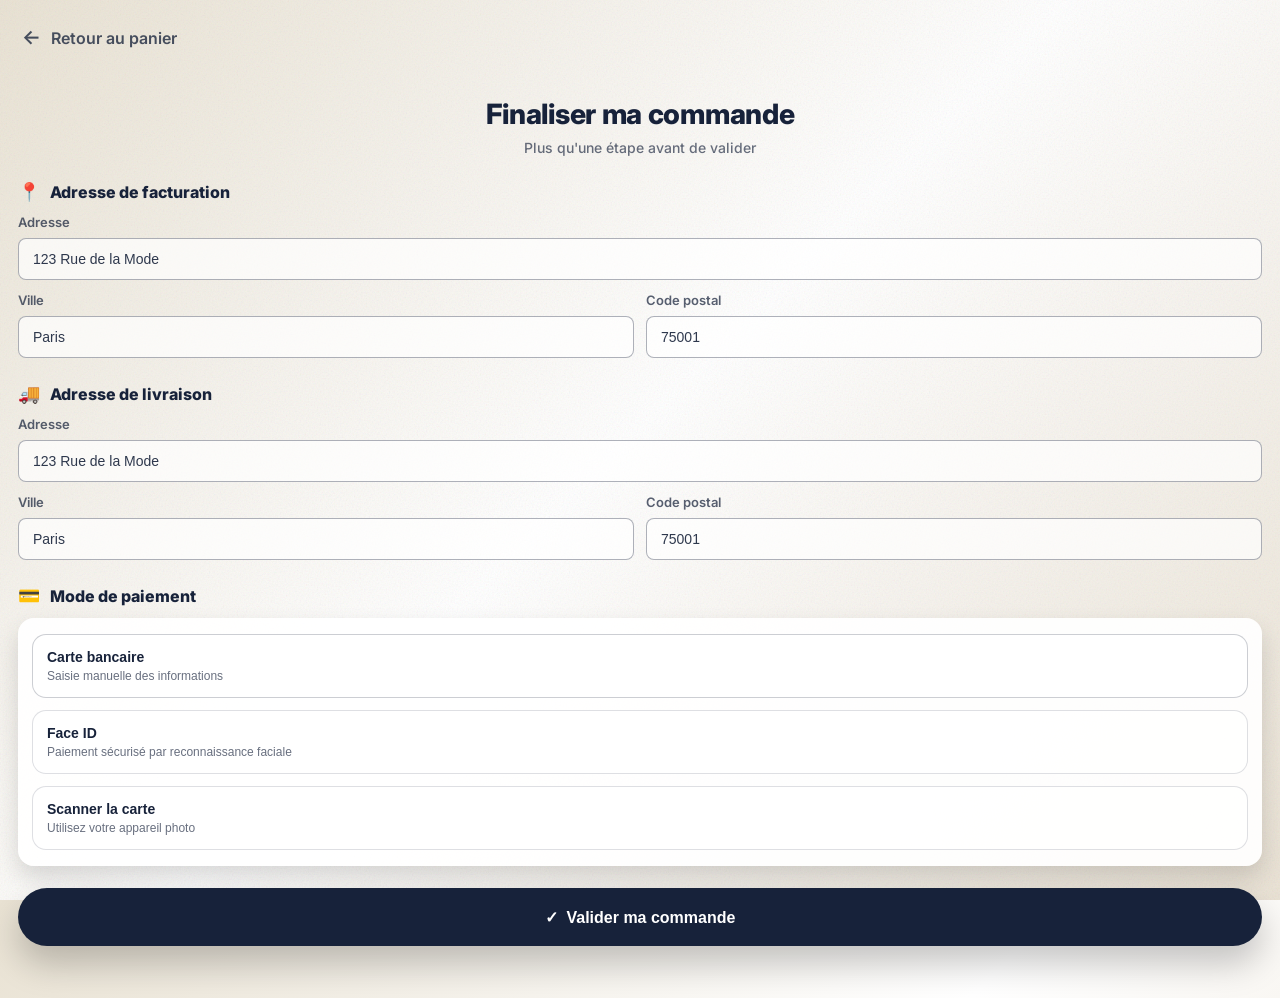
==== commande.html @ d63e7dab "ajout du site swype" ====
<!doctype html>
<html lang="fr">

<head>
  <meta charset="UTF-8" />
  <meta name="viewport" content="width=device-width, initial-scale=1.0" />
  <title>Commande</title>
  <link rel="preconnect" href="https://fonts.googleapis.com" />
  <link rel="preconnect" href="https://fonts.gstatic.com" crossorigin />
  <link href="https://fonts.googleapis.com/css2?family=Inter:wght@400;500;600;700&display=swap" rel="stylesheet" />
  <link rel="stylesheet" href="style.css" />
</head>

<body class="page-commande">
  <div class="commande-shell" id="commande">
    <header class="commande-top" aria-label="En-tête">
      <a class="commande-back" href="panier.html" aria-label="Retour au panier">
        <span class="commande-back__arrow" aria-hidden="true">←</span>
        <span class="commande-back__label">Retour au panier</span>
      </a>
    </header>

    <main class="commande" aria-label="Commande">
      <header class="commande-head" aria-label="Titre">
        <h1 class="commande-title">Finaliser ma commande</h1>
        <p class="commande-subtitle">Plus qu'une étape avant de valider</p>
      </header>

      <section class="commande-section" aria-label="Adresse de facturation">
        <h2 class="commande-section__title">
          <span class="commande-section__icon" aria-hidden="true">📍</span>
          Adresse de facturation
        </h2>

        <div class="commande-form">
          <label class="commande-field">
            <span class="commande-label">Adresse</span>
            <input class="commande-input" type="text" value="123 Rue de la Mode" />
          </label>

          <div class="commande-row">
            <label class="commande-field">
              <span class="commande-label">Ville</span>
              <input class="commande-input" type="text" value="Paris" />
            </label>
            <label class="commande-field">
              <span class="commande-label">Code postal</span>
              <input class="commande-input" type="text" value="75001" />
            </label>
          </div>
        </div>
      </section>

      <section class="commande-section" aria-label="Adresse de livraison">
        <h2 class="commande-section__title">
          <span class="commande-section__icon" aria-hidden="true">🚚</span>
          Adresse de livraison
        </h2>

        <div class="commande-form">
          <label class="commande-field">
            <span class="commande-label">Adresse</span>
            <input class="commande-input" type="text" value="123 Rue de la Mode" />
          </label>

          <div class="commande-row">
            <label class="commande-field">
              <span class="commande-label">Ville</span>
              <input class="commande-input" type="text" value="Paris" />
            </label>
            <label class="commande-field">
              <span class="commande-label">Code postal</span>
              <input class="commande-input" type="text" value="75001" />
            </label>
          </div>
        </div>
      </section>

      <section class="commande-payment" aria-label="Mode de paiement">
        <h2 class="commande-payment__title">
          <span class="commande-payment__icon" aria-hidden="true">💳</span>
          Mode de paiement
        </h2>

        <div class="commande-payment__card">
          <button class="commande-payopt commande-payopt--active" type="button" aria-label="Carte bancaire"
            data-pay="card">
            <div class="commande-payopt__title">Carte bancaire</div>
            <div class="commande-payopt__desc">Saisie manuelle des informations</div>
          </button>

          <button class="commande-payopt" type="button" aria-label="Face ID" data-pay="faceid">
            <div class="commande-payopt__title">Face ID</div>
            <div class="commande-payopt__desc">Paiement sécurisé par reconnaissance faciale</div>
          </button>

          <button class="commande-payopt" type="button" aria-label="Scanner la carte" data-pay="scan">
            <div class="commande-payopt__title">Scanner la carte</div>
            <div class="commande-payopt__desc">Utilisez votre appareil photo</div>
          </button>
        </div>
      </section>

      <div class="commande-footer" aria-label="Valider">
        <button class="commande-submit" id="btnValiderCommande" type="button">✓&nbsp;&nbsp;Valider ma commande</button>
      </div>
    </main>

    <div class="toast" id="toast" role="status" aria-live="polite"></div>

    <div class="applepay-modal" id="applePayModal" aria-hidden="true">
      <div class="applepay-backdrop" data-applepay-close></div>
      <div class="applepay-sheet" role="dialog" aria-modal="true" aria-label="Apple Pay">
        <div class="applepay-top">
          <div class="applepay-title" aria-label="Apple Pay">
            <span class="applepay-apple" aria-hidden="true"></span><span class="applepay-pay">Pay</span>
          </div>
          <button class="applepay-close" type="button" aria-label="Fermer" data-applepay-close>✕</button>
        </div>

        <div class="applepay-card">
          <div class="applepay-card__row">
            <div class="applepay-card__flag" aria-hidden="true"></div>
            <div class="applepay-card__meta">
              <div class="applepay-card__name">Klarna</div>
              <div class="applepay-card__sub">Pay in 4</div>
            </div>
            <div class="applepay-card__dots" aria-hidden="true">••• 1234</div>
          </div>

          <div class="applepay-divider" aria-hidden="true"></div>

          <button class="applepay-line" type="button" aria-label="Adresse de livraison">
            <span class="applepay-line__label">Shipping</span>
            <span class="applepay-line__value">123 Rue de la Mode</span>
            <span class="applepay-line__chev" aria-hidden="true">›</span>
          </button>

          <button class="applepay-line" type="button" aria-label="Mode de livraison">
            <span class="applepay-line__label">Delivery</span>
            <span class="applepay-line__value">Standard</span>
            <span class="applepay-line__chev" aria-hidden="true">›</span>
          </button>

          <div class="applepay-divider" aria-hidden="true"></div>

          <div class="applepay-total">
            <div class="applepay-total__label">Total</div>
            <div class="applepay-total__value">75,00 €</div>
          </div>
        </div>

        <button class="applepay-confirm" id="applePayConfirm" type="button"
          aria-label="Confirmer avec le bouton latéral">
          <span class="applepay-confirm__icon" aria-hidden="true">􀎞</span>
          Confirm with Side Button
        </button>
      </div>
    </div>
  </div>

  <script src="commande.js"></script>
</body>

</html>
---- style.css ----
@import url("https://fonts.googleapis.com/css2?family=Inter:wght@400;500;600;700&family=Syne:wght@400;500;600;700&display=swap");

:root {
  --welcome-bg-top: #e9e2d3;
  --welcome-bg-mid: #ffffff;
  --welcome-bg-bottom: #eae2d4;
  --welcome-navy: #1f2a3a;
  --welcome-muted: rgba(31, 42, 58, 0.62);
  --welcome-muted-2: rgba(31, 42, 58, 0.42);
  --welcome-outline: rgba(31, 42, 58, 0.35);
}

* {
  box-sizing: border-box;
}

html,
body {
  height: 100%;
}

body {
  margin: 0;
  font-family: Inter, ui-sans-serif, system-ui, -apple-system, Segoe UI, Roboto, Helvetica, Arial, "Apple Color Emoji",
    "Segoe UI Emoji";
  color: var(--welcome-navy);
  background: #fff;
}

.page-welcome {
  min-height: 100vh;
  position: relative;
  overflow-x: hidden;
  isolation: isolate;
  background: linear-gradient(135deg, var(--welcome-bg-top) 0%, var(--welcome-bg-mid) 49%, var(--welcome-bg-bottom) 100%);
}

.page-welcome::before {
  content: "";
  position: fixed;
  inset: 0;
  pointer-events: none;
  background-image: url("data:image/svg+xml,%3Csvg xmlns='http://www.w3.org/2000/svg' width='180' height='180'%3E%3Cfilter id='n'%3E%3CfeTurbulence type='fractalNoise' baseFrequency='.65' numOctaves='3' stitchTiles='stitch'/%3E%3C/filter%3E%3Crect width='180' height='180' filter='url(%23n)' opacity='.34'/%3E%3C/svg%3E");
  opacity: 0.34;
  mix-blend-mode: multiply;
  z-index: 0;
}

.device {
  width: 100vw;
  max-width: 393px;
  margin: 0 auto;
  min-height: 100vh;
  padding: 0 18px;
  position: relative;
  z-index: 1;
}

.page-welcome .device {
  padding: 0;
}

.device--welcome {
  position: relative;
  overflow: hidden;
  isolation: isolate;
  background: transparent;
}

.welcome {
  min-height: 100vh;
  display: grid;
  grid-template-rows: auto 1fr auto;
  align-items: start;
  text-align: center;
  position: relative;
  z-index: 1;
}

.welcome-center {
  width: 100%;
  display: grid;
  grid-template-rows: 1fr auto;
  align-items: start;
  text-align: center;
  position: relative;
  z-index: 1;
  min-height: 100vh;
  padding-top: 22px;
  padding-bottom: 44px;
  padding-left: 22px;
  padding-right: 22px;
}

.welcome-copy {
  display: flex;
  flex-direction: column;
  align-items: center;
  align-self: center;
}

.welcome-cta {
  align-self: end;
  width: 100%;
}

.welcome-logo {
  width: min(248px, 70vw);
  height: auto;
  display: block;
  margin-left: auto;
  margin-right: auto;
  margin-top: 0;
  margin-bottom: 14px;
}

.welcome-title {
  margin: 0;
  font-size: 18px;
  line-height: 1.25;
  font-weight: 500;
  letter-spacing: -0.2px;
}

.welcome-subline {
  margin: 8px 0 0;
  font-size: 11px;
  line-height: 1.35;
  font-weight: 500;
  color: var(--welcome-muted);
}

.welcome-actions {
  width: 100%;
  display: grid;
  gap: 16px;
  margin-top: 0;
}

.welcome-btn {
  width: 100%;
  height: 54px;
  border-radius: 999px;
  font-size: 16px;
  font-weight: 600;
  text-decoration: none;
  display: inline-flex;
  align-items: center;
  justify-content: center;
  user-select: none;
}

.welcome-btn--primary {
  background: var(--welcome-navy);
  color: #fff;
  box-shadow: 0 14px 26px rgba(17, 18, 20, 0.16);
  position: relative;
  overflow: hidden;
}

.welcome-btn--primary::before {
  content: "";
  position: absolute;
  inset: 0;
  pointer-events: none;
  background-image: url("data:image/svg+xml,%3Csvg xmlns='http://www.w3.org/2000/svg' width='140' height='60'%3E%3Cfilter id='n'%3E%3CfeTurbulence type='fractalNoise' baseFrequency='.9' numOctaves='2' stitchTiles='stitch'/%3E%3C/filter%3E%3Crect width='140' height='60' filter='url(%23n)' opacity='.25'/%3E%3C/svg%3E");
  opacity: 0.22;
  mix-blend-mode: overlay;
}

.welcome-btn--outline {
  background: transparent;
  color: var(--welcome-navy);
  border: 1px solid var(--welcome-outline);
}

.welcome-guest {
  display: inline-block;
  margin-top: 18px;
  font-size: 14px;
  font-weight: 600;
  color: var(--welcome-muted);
  text-decoration: none;
}

.welcome-guest:focus-visible,
.welcome-btn:focus-visible {
  outline: 3px solid rgba(31, 42, 58, 0.25);
  outline-offset: 4px;
  border-radius: 999px;
}

.page-login {
  min-height: 100vh;
  position: relative;
  overflow-x: hidden;
  isolation: isolate;
  font-family: Syne, ui-sans-serif, system-ui, -apple-system, Segoe UI, Roboto, Helvetica, Arial, "Apple Color Emoji",
    "Segoe UI Emoji";
  background: linear-gradient(135deg, var(--welcome-bg-top) 0%, var(--welcome-bg-mid) 49%, var(--welcome-bg-bottom) 100%);
}

.page-login::before {
  content: "";
  position: fixed;
  inset: 0;
  pointer-events: none;
  background-image: url("data:image/svg+xml,%3Csvg xmlns='http://www.w3.org/2000/svg' width='180' height='180'%3E%3Cfilter id='n'%3E%3CfeTurbulence type='fractalNoise' baseFrequency='.65' numOctaves='3' stitchTiles='stitch'/%3E%3C/filter%3E%3Crect width='180' height='180' filter='url(%23n)' opacity='.34'/%3E%3C/svg%3E");
  opacity: 0.34;
  mix-blend-mode: multiply;
  z-index: 0;
}

.device--login {
  padding: 0;
  z-index: 1;
}

.login-top {
  padding: 43px 0 0;
}

.login-back {
  display: inline-flex;
  align-items: center;
  gap: 10px;
  text-decoration: none;
  color: rgba(31, 42, 58, 0.72);
  font-weight: 500;
  font-size: 16px;
}

.login-back__icon {
  font-size: 20px;
  line-height: 1;
  transform: translateY(-1px);
}

.login {
  min-height: calc(100vh - 64px);
  display: flex;
  align-items: stretch;
  justify-content: center;
}

.login-center {
  width: 100%;
  min-height: calc(100vh - 64px);
  padding: 34px 23px 32px;
  display: flex;
  flex-direction: column;
  text-align: left;
  position: relative;
  z-index: 1;
}

.login-head {
  text-align: center;
  padding: 22px 0 0;
}

.login-title {
  margin: 0;
  font-size: 30px;
  line-height: 1.05;
  font-weight: 600;
  letter-spacing: -0.3px;
  font-family: Syne, ui-sans-serif, system-ui, -apple-system, Segoe UI, Roboto, Helvetica, Arial, "Apple Color Emoji",
    "Segoe UI Emoji";
  color: var(--welcome-navy);
}

.login-subtitle {
  margin: 8px 0 0;
  font-size: 14px;
  line-height: 1.2;
  font-weight: 500;
  font-style: italic;
  color: rgba(31, 42, 58, 0.78);
}

.login-form,
.register-form {
  display: flex;
  flex-direction: column;
  gap: 22px;
  flex: 1;
}

.login-form {
  margin-top: 148px;
}

.register-form {
  margin-top: 68px;
}

.signup-row {
  display: flex;
  gap: 18px;
}

.signup-row .field {
  flex: 1;
  min-width: 48%;
}

.field {
  display: flex;
  flex-direction: column;
  gap: 8px;
}

.field-label {
  font-size: 14px;
  font-weight: 600;
  color: rgba(31, 42, 58, 0.88);
}

.field-input {
  height: 52px;
  width: 100%;
  border-radius: 9px;
  border: 1px solid rgba(31, 42, 58, 0.42);
  background: rgba(255, 255, 255, 0.4);
  padding: 0 16px;
  font-size: 16px;
  font-weight: 500;
  color: rgba(31, 42, 58, 0.88);
  outline: none;
}

.field-input::placeholder {
  color: rgba(31, 42, 58, 0.45);
  font-weight: 500;
}

.field-input:focus {
  border-color: rgba(31, 42, 58, 0.65);
  box-shadow: 0 0 0 3px rgba(31, 42, 58, 0.12);
}

.login-forgot {
  align-self: flex-start;
  font-size: 14px;
  font-weight: 500;
  color: rgba(31, 42, 58, 0.58);
  text-decoration: none;
}

.login-submit {
  margin-top: auto;
  height: 58px;
  border: none;
  border-radius: 999px;
  background: var(--welcome-navy);
  color: #fff;
  font-size: 16px;
  font-weight: 600;
  box-shadow: 0 14px 26px rgba(17, 18, 20, 0.16);
  position: relative;
  overflow: hidden;
}

.login-submit:hover {
  background-color: black;
  cursor: pointer;
}

.login-submit::before {
  content: "";
  position: absolute;
  inset: 0;
  pointer-events: none;
  background-image: url("data:image/svg+xml,%3Csvg xmlns='http://www.w3.org/2000/svg' width='140' height='60'%3E%3Cfilter id='n'%3E%3CfeTurbulence type='fractalNoise' baseFrequency='.9' numOctaves='2' stitchTiles='stitch'/%3E%3C/filter%3E%3Crect width='140' height='60' filter='url(%23n)' opacity='.25'/%3E%3C/svg%3E");
  opacity: 0.18;
  mix-blend-mode: overlay;
}

.login-submit:focus-visible {
  outline: 3px solid rgba(31, 42, 58, 0.25);
  outline-offset: 4px;
}

.login-foot {
  margin: 18px 0 0;
  text-align: center;
  font-size: 14px;
  font-weight: 600;
  color: rgba(31, 42, 58, 0.78);
}

.login-signup {
  color: var(--welcome-navy);
  text-decoration: none;
  font-weight: 700;
}

.page-home {
  min-height: 100vh;
  position: relative;
  overflow-x: hidden;
  isolation: isolate;
  font-family: Inter, ui-sans-serif, system-ui, -apple-system, Segoe UI, Roboto, Helvetica, Arial, "Apple Color Emoji",
    "Segoe UI Emoji";
  background: linear-gradient(135deg, var(--welcome-bg-top) 0%, var(--welcome-bg-mid) 49%, var(--welcome-bg-bottom) 100%);
}

.page-home::before {
  content: "";
  position: fixed;
  inset: 0;
  pointer-events: none;
  background-image: url("data:image/svg+xml,%3Csvg xmlns='http://www.w3.org/2000/svg' width='180' height='180'%3E%3Cfilter id='n'%3E%3CfeTurbulence type='fractalNoise' baseFrequency='.65' numOctaves='3' stitchTiles='stitch'/%3E%3C/filter%3E%3Crect width='180' height='180' filter='url(%23n)' opacity='.34'/%3E%3C/svg%3E");
  opacity: 0.34;
  mix-blend-mode: multiply;
  z-index: 0;
}

.home-shell {
  width: 100%;
  min-height: 100vh;
  position: relative;
  z-index: 1;
}

.home {
  min-height: 86vh;
  display: grid;
  grid-template-rows: auto 1fr;
}

.home-top {
  padding: 34px 23px 0;
  position: relative;
  z-index: 1;
}

.home-back {
  position: absolute;
  left: 23px;
  top: 34px;
  display: inline-flex;
  align-items: center;
  gap: 10px;
  text-decoration: none;
  color: rgba(31, 42, 58, 0.78);
  font-weight: 600;
  font-size: 16px;
}

.home-back__arrow {
  font-size: 20px;
  line-height: 1;
  transform: translateY(-1px);
}

.home-logo {
  display: block;
  width: 140px;
  height: auto;
  margin: 0 auto;
}

.home-nav {
  margin-top: 34px;
  display: flex;
  justify-content: space-between;
  align-items: center;
}

.home-link {
  font-size: 14px;
  font-weight: 600;
  color: rgba(31, 42, 58, 0.9);
  text-decoration: none;
  display: inline-flex;
  align-items: center;
  gap: 10px;
}

.home-link__arrow {
  font-size: 18px;
  line-height: 1;
  transform: translateY(-1px);
}

.home-link__info {
  font-size: 16px;
  line-height: 1;
  transform: translateY(1px);
  opacity: 0.75;
}

.home-stage {
  position: relative;
  min-height: 420px;
  display: flex;
  align-items: center;
  justify-content: center;
  z-index: 2;
  margin-top: 60px;
}

.home-card {
  width: 100%;
  height: 486px;
  position: relative;
  transform: translate3d(0, 0, 0);
  transition: transform 420ms cubic-bezier(0.2, 0.9, 0.2, 1);
  touch-action: pan-y;
  user-select: none;
  cursor: grab;
  isolation: isolate;
}

.home-card.is-dragging {
  transition: none;
  cursor: grabbing;
}

.home-card__media {
  width: 100%;
  height: 100%;
  position: relative;
  z-index: 1;
  background-position: center;
  background-repeat: no-repeat;
  background-size: cover;
  transition: opacity 180ms ease;
}

.home-card.home-card--top-pink .home-card__media {
  background-size: 80% auto;
}

.home-card.home-card--lunette-prada .home-card__media {
  background-size: 80% auto;
}

.home-card__overlay {
  position: absolute;
  left: 50%;
  top: 50%;
  z-index: 3;
  display: flex;
  align-items: center;
  justify-content: center;
  font-size: 64px;
  font-weight: 800;
  opacity: 0;
  transform: translate(-50%, -50%) scale(0.9);
  transition: opacity 120ms ease, transform 120ms ease;
  text-shadow: 0 10px 24px rgba(0, 0, 0, 0.35);
  pointer-events: none;
}

.home-card__overlay--no {
  color: #17223A;
}

.home-card__overlay--yes {
  color: rgba(240, 138, 151, 0.98);
}

.home-card.show-no .home-card__overlay--no,
.home-card.show-yes .home-card__overlay--yes {
  opacity: 1;
  transform: translate(-50%, -50%) scale(1);
}

.home-bottom {
  position: relative;
  z-index: 1;
  padding: 0;
  display: grid;
  grid-template-rows: auto auto auto;
  gap: 18px;
  align-content: end;
}

.home-bottom__fade {
  position: absolute;
  left: 0;
  right: 0;
  bottom: 0;
  height: 62vh;
  background: linear-gradient(180deg, rgba(0, 0, 0, 0) 0%, rgba(0, 0, 0, 0.65) 55%, rgba(0, 0, 0, 0.85) 100%);
  pointer-events: none;
  z-index: 0;
}

.home-product,
.home-actions,
.home-dots {
  position: relative;
  z-index: 1;
}

.home-action:hover {
  cursor: pointer;
  height: 90px;
  width: 90px;
  background-color: #17223A;
}

.home-product {
  text-align: center;
  color: rgba(255, 255, 255, 0.92);
  padding: 0 23px;
}

.home-product__title {
  font-size: 16px;
  font-weight: 800;
  letter-spacing: 0.5px;
}

.home-product__meta {
  margin-top: 6px;
  font-size: 13px;
  font-weight: 500;
  opacity: 0.9;
}

.home-product__price {
  margin-top: 12px;
  font-size: 18px;
  font-weight: 800;
}

.home-actions {
  display: flex;
  justify-content: space-around;
  align-items: center;
  padding: 0 35px;
  margin-bottom: 8px;
}

.home-action {
  width: 92px;
  height: 92px;
  border-radius: 999px;
  border: none;
  display: inline-flex;
  align-items: center;
  justify-content: center;
  font-size: 30px;
  line-height: 1;
  box-shadow: 0 18px 34px rgba(0, 0, 0, 0.28);
}

.home-action--no {
  background: rgba(255, 255, 255, 0.92);
  color: rgba(31, 42, 58, 0.9);
}

.home-action--no:hover {
  color: white;
}

.home-action--fav:hover {
  color: white;
}

.home-action--fav {
  background: #f08a97;
  color: rgba(31, 42, 58, 0.95);
  font-size: 26px;
}

.home-dots {
  display: flex;
  justify-content: center;
  align-items: center;
  gap: 8px;
  padding: 0 23px 20px;
}

.home-dot {
  width: 10px;
  height: 6px;
  border-radius: 999px;
  background: rgba(255, 255, 255, 0.75);
}

.home-dot--active {
  width: 28px;
  background: #f08a97;
}

.home-back {
  position: absolute;
  left: 23px;
  top: 34px;
  display: inline-flex;
  align-items: center;
  gap: 10px;
  text-decoration: none;
  color: rgba(31, 42, 58, 0.78);
  font-weight: 600;
  font-size: 16px;
}

.home-back__arrow {
  font-size: 20px;
  line-height: 1;
  transform: translateY(-1px);
}

.home-end {
  display: none;
  min-height: calc(100vh - 120px);
  padding: 322px 26px 40px;
  text-align: center;
}

.home-end__title {
  margin: 0;
  font-size: 34px;
  font-weight: 800;
  letter-spacing: -0.4px;
  color: #17223A;
}

.home-end__subtitle {
  margin: 10px 0 0;
  font-size: 16px;
  font-weight: 500;
  font-style: italic;
  color: rgba(23, 34, 58, 0.72);
}

.home-end__cta {
  margin-top: auto;
  width: min(320px, 100%);
  height: 58px;
  border-radius: 999px;
  background: #17223A;
  color: #fff;
  text-decoration: none;
  display: inline-flex;
  align-items: center;
  justify-content: center;
  font-weight: 600;
  box-shadow: 0 18px 34px rgba(0, 0, 0, 0.22);
  position: relative;
  overflow: hidden;
}

.home-end__cta::before {
  content: "";
  position: absolute;
  inset: 0;
  pointer-events: none;
  background-image: url("data:image/svg+xml,%3Csvg xmlns='http://www.w3.org/2000/svg' width='140' height='60'%3E%3Cfilter id='n'%3E%3CfeTurbulence type='fractalNoise' baseFrequency='.9' numOctaves='2' stitchTiles='stitch'/%3E%3C/filter%3E%3Crect width='140' height='60' filter='url(%23n)' opacity='.25'/%3E%3C/svg%3E");
  opacity: 0.12;
  mix-blend-mode: overlay;
}

.home-shell--ended .home-logo,
.home-shell--ended .home-nav,
.home-shell--ended .home-stage,
.home-shell--ended .home-bottom,
.home-shell--ended .home-product,
.home-shell--ended .home-actions,
.home-shell--ended .home-dots {
  display: none !important;
}

.home-shell--ended .home-end {
  display: flex;
  flex-direction: column;
  align-items: center;
}

.page-styles {
  min-height: 100vh;
  position: relative;
  overflow-x: hidden;
  isolation: isolate;
  font-family: Inter, ui-sans-serif, system-ui, -apple-system, Segoe UI, Roboto, Helvetica, Arial, "Apple Color Emoji",
    "Segoe UI Emoji";
  background: linear-gradient(135deg, var(--welcome-bg-top) 0%, var(--welcome-bg-mid) 49%, var(--welcome-bg-bottom) 100%);
}

.page-styles::before {
  content: "";
  position: fixed;
  inset: 0;
  pointer-events: none;
  background-image: url("data:image/svg+xml,%3Csvg xmlns='http://www.w3.org/2000/svg' width='180' height='180'%3E%3Cfilter id='n'%3E%3CfeTurbulence type='fractalNoise' baseFrequency='.65' numOctaves='3' stitchTiles='stitch'/%3E%3C/filter%3E%3Crect width='180' height='180' filter='url(%23n)' opacity='.34'/%3E%3C/svg%3E");
  opacity: 0.34;
  mix-blend-mode: multiply;
  z-index: 0;
}

.styles-shell {
  width: 100%;
  min-height: 100vh;
  position: relative;
  z-index: 1;
  padding-bottom: 30px;
}

.styles-top {
  padding: 34px 22px 12px;
  display: flex;
  align-items: center;
  justify-content: center;
  position: relative;
}

.styles-back {
  position: absolute;
  left: 22px;
  top: 38px;
  display: inline-flex;
  align-items: center;
  gap: 8px;
  text-decoration: none;
  color: rgba(23, 34, 58, 0.8);
  font-weight: 600;
  font-size: 14px;
}

.styles-back__arrow {
  font-size: 18px;
  line-height: 1;
}

.styles-logo {
  width: 120px;
  height: auto;
}

.styles {
  padding: 10px 22px 0;
}

.styles-title {
  margin: 12px 0 18px;
  font-size: 24px;
  line-height: 1.15;
  font-weight: 800;
  letter-spacing: -0.3px;
  color: #17223A;
}

.styles-grid {
  margin-top: 10px;
}

.styles-grid__inner {
  display: grid;
  grid-template-columns: repeat(2, minmax(0, 1fr));
  gap: 14px;
}

.styles-card {
  position: relative;
  border-radius: 18px;
  overflow: hidden;
  box-shadow: 0 12px 24px rgba(0, 0, 0, 0.14);
  min-height: 140px;
}

.styles-card__media {
  position: absolute;
  inset: 0;
  background-position: center;
  background-repeat: no-repeat;
  background-size: cover;
}

.styles-card__overlay {
  position: absolute;
  inset: 0;
  background: linear-gradient(180deg, rgba(0, 0, 0, 0.05) 0%, rgba(0, 0, 0, 0.55) 78%, rgba(0, 0, 0, 0.72) 100%);
}

.styles-card__content {
  position: absolute;
  left: 0;
  right: 0;
  bottom: 0;
  padding: 12px 12px 12px;
}

.styles-card__title {
  font-size: 14px;
  font-weight: 800;
  letter-spacing: -0.1px;
  color: rgba(255, 255, 255, 0.96);
}

.styles-card__desc {
  margin-top: 4px;
  font-size: 12px;
  font-weight: 600;
  color: rgba(255, 255, 255, 0.86);
}

.styles-hint {
  margin: 18px 0 0;
  font-size: 13px;
  line-height: 1.35;
  text-align: center;
  color: rgba(23, 34, 58, 0.65);
}

.page-favoris {
  min-height: 100vh;
  position: relative;
  overflow-x: hidden;
  isolation: isolate;
  font-family: Inter, ui-sans-serif, system-ui, -apple-system, Segoe UI, Roboto, Helvetica, Arial, "Apple Color Emoji",
    "Segoe UI Emoji";
  background: linear-gradient(135deg, var(--welcome-bg-top) 0%, var(--welcome-bg-mid) 49%, var(--welcome-bg-bottom) 100%);
}

.page-favoris::before {
  content: "";
  position: fixed;
  inset: 0;
  pointer-events: none;
  background-image: url("data:image/svg+xml,%3Csvg xmlns='http://www.w3.org/2000/svg' width='180' height='180'%3E%3Cfilter id='n'%3E%3CfeTurbulence type='fractalNoise' baseFrequency='.65' numOctaves='3' stitchTiles='stitch'/%3E%3C/filter%3E%3Crect width='180' height='180' filter='url(%23n)' opacity='.34'/%3E%3C/svg%3E");
  opacity: 0.34;
  mix-blend-mode: multiply;
  z-index: 0;
}

.favoris-shell {
  width: 100%;
  min-height: 100vh;
  position: relative;
  z-index: 1;
  padding-bottom: 92px;
}

.favoris-top {
  padding: 40px 22px 12px;
}

.favoris-title {
  margin: 0;
  font-size: 28px;
  font-weight: 800;
  letter-spacing: -0.3px;
  color: #17223A;
}

.favoris-count {
  margin-top: 6px;
  font-size: 14px;
  font-weight: 500;
  color: rgba(23, 34, 58, 0.65);
}

.favoris {
  padding: 12px 18px 28px;
}

.favoris-list {
  display: grid;
  gap: 18px;
}

.favoris-item {
  display: grid;
  grid-template-columns: 92px 1fr auto;
  align-items: center;
  gap: 14px;
  background: rgba(255, 255, 255, 0.92);
  border-radius: 16px;
  box-shadow: 0 8px 14px rgba(0, 0, 0, 0.14);
  padding: 16px 16px;
  margin-bottom: 18px;
}

.favoris-item__media {
  width: 92px;
  height: 92px;
  border-radius: 12px;
  background-position: center;
  background-repeat: no-repeat;
  background-size: contain;
}

.favoris-item__content {
  min-width: 0;
}

.favoris-item__row {
  display: flex;
  align-items: start;
  justify-content: space-between;
  gap: 10px;
}

.favoris-item__title {
  font-size: 16px;
  font-weight: 800;
  color: #17223A;
  letter-spacing: -0.1px;
}

.favoris-item__meta {
  margin-top: 6px;
  font-size: 13px;
  font-weight: 500;
  color: rgba(23, 34, 58, 0.72);
}

.favoris-item__price {
  margin-top: 8px;
  font-size: 18px;
  font-weight: 800;
  color: #17223A;
}

.favoris-item__actions {
  display: flex;
  flex-direction: column;
  align-items: flex-end;
  justify-content: space-between;
  height: 100%;
}

.favoris-item__trash {
  border: none;
  background: transparent;
  color: rgba(23, 34, 58, 0.45);
  padding: 0;
  display: inline-flex;
  align-items: center;
  justify-content: center;
}

.favoris-item__trash:hover {
  cursor: pointer;
}

.favoris-item__cart {
  width: 50px;
  height: 50px;
  border-radius: 999px;
  border: none;
  background: #17223A;
  color: #fff;
  display: inline-flex;
  align-items: center;
  justify-content: center;
  box-shadow: 0 10px 18px rgba(0, 0, 0, 0.18);
}

.favoris-item__cart:hover {
  cursor: pointer;
  background-color: black;
}

.tabbar {
  position: fixed;
  left: 0;
  right: 0;
  bottom: 0;
  height: 86px;
  background: rgba(255, 255, 255, 0.92);
  border-top: 1px solid rgba(23, 34, 58, 0.08);
  display: grid;
  grid-template-columns: repeat(4, 1fr);
  align-items: center;
  padding: 10px 18px 14px;
  z-index: 10;
  backdrop-filter: blur(10px);
}

.tabbar-item {
  text-decoration: none;
  color: rgba(23, 34, 58, 0.55);
  display: flex;
  flex-direction: column;
  align-items: center;
  gap: 6px;
  font-size: 12px;
  font-weight: 600;
}

.tabbar-item--active {
  color: #17223A;
}

.tabbar-label {
  line-height: 1;
}

.toast {
  position: fixed;
  left: 18px;
  right: 18px;
  bottom: 102px;
  padding: 14px 16px;
  border-radius: 14px;
  background: rgba(23, 34, 58, 0.92);
  color: rgba(255, 255, 255, 0.96);
  font-weight: 600;
  text-align: center;
  box-shadow: 0 18px 34px rgba(0, 0, 0, 0.22);
  opacity: 0;
  transform: translate3d(0, 12px, 0);
  transition: opacity 160ms ease, transform 160ms ease;
  pointer-events: none;
  z-index: 20;
}

.toast--show {
  opacity: 1;
  transform: translate3d(0, 0, 0);
}

.page-panier {
  min-height: 100vh;
  position: relative;
  overflow-x: hidden;
  isolation: isolate;
  font-family: Inter, ui-sans-serif, system-ui, -apple-system, Segoe UI, Roboto, Helvetica, Arial, "Apple Color Emoji",
    "Segoe UI Emoji";
  background: linear-gradient(135deg, var(--welcome-bg-top) 0%, var(--welcome-bg-mid) 49%, var(--welcome-bg-bottom) 100%);
}

.page-panier::before {
  content: "";
  position: fixed;
  inset: 0;
  pointer-events: none;
  background-image: url("data:image/svg+xml,%3Csvg xmlns='http://www.w3.org/2000/svg' width='180' height='180'%3E%3Cfilter id='n'%3E%3CfeTurbulence type='fractalNoise' baseFrequency='.65' numOctaves='3' stitchTiles='stitch'/%3E%3C/filter%3E%3Crect width='180' height='180' filter='url(%23n)' opacity='.34'/%3E%3C/svg%3E");
  opacity: 0.34;
  mix-blend-mode: multiply;
  z-index: 0;
}

.panier-shell {
  width: 100%;
  min-height: 100vh;
  position: relative;
  z-index: 1;
  padding-bottom: 92px;
}

.panier-top {
  padding: 40px 22px 12px;
}

.panier-title {
  margin: 0;
  font-size: 28px;
  font-weight: 800;
  letter-spacing: -0.3px;
  color: #17223A;
}

.panier-count {
  margin-top: 6px;
  font-size: 14px;
  font-weight: 500;
  color: rgba(23, 34, 58, 0.65);
}

.panier {
  padding: 12px 18px 28px;
  display: grid;
  gap: 18px;
}

.panier-list {
  display: grid;
  gap: 18px;
}

.panier-item {
  display: grid;
  grid-template-columns: 92px 1fr auto;
  align-items: center;
  gap: 14px;
  background: rgba(255, 255, 255, 0.92);
  border-radius: 16px;
  box-shadow: 0 12px 24px rgba(0, 0, 0, 0.14);
  padding: 16px 16px;
}

.panier-item__media {
  width: 92px;
  height: 92px;
  border-radius: 12px;
  background-position: center;
  background-repeat: no-repeat;
  background-size: contain;
}

.panier-item__content {
  min-width: 0;
}

.panier-item__row {
  display: flex;
  align-items: start;
  justify-content: space-between;
  gap: 10px;
}

.panier-item__title {
  font-size: 16px;
  font-weight: 800;
  color: #17223A;
  letter-spacing: -0.1px;
}

.panier-item__meta {
  margin-top: 6px;
  font-size: 13px;
  font-weight: 500;
  color: rgba(23, 34, 58, 0.72);
}

.panier-item__price {
  margin-top: 8px;
  font-size: 18px;
  font-weight: 800;
  color: #17223A;
}

.panier-item__trash {
  border: none;
  background: transparent;
  color: rgba(23, 34, 58, 0.45);
  padding: 0;
  display: inline-flex;
  align-items: center;
  justify-content: center;
}

.panier-item__trash:hover {
  cursor: pointer;
}

.panier-summary {
  background: rgba(255, 255, 255, 0.92);
  border-radius: 16px;
  box-shadow: 0 12px 24px rgba(0, 0, 0, 0.14);
  padding: 20px 18px;
}

.panier-summary__title {
  margin: 0;
  font-size: 18px;
  font-weight: 800;
  color: #17223A;
}

.panier-summary__rows {
  margin-top: 16px;
  display: grid;
  gap: 10px;
}

.panier-summary__row {
  display: flex;
  justify-content: space-between;
  align-items: center;
  font-size: 15px;
  font-weight: 500;
  color: rgba(23, 34, 58, 0.78);
}

.panier-summary__total {
  margin-top: 18px;
  padding-top: 14px;
  border-top: 1px solid rgba(23, 34, 58, 0.12);
  display: flex;
  justify-content: space-between;
  align-items: baseline;
}

.panier-summary__total-label {
  font-size: 20px;
  font-weight: 800;
  color: #17223A;
}

.panier-summary__total-value {
  font-size: 22px;
  font-weight: 800;
  color: #17223A;
}

.panier-summary__cta {
  margin-top: 18px;
  width: 100%;
  height: 56px;
  border-radius: 999px;
  border: none;
  background: #17223A;
  color: #fff;
  text-decoration: none;
  display: inline-flex;
  align-items: center;
  justify-content: center;
  font-size: 16px;
  font-weight: 600;
  box-shadow: 0 18px 34px rgba(0, 0, 0, 0.18);
  position: relative;
  overflow: hidden;
}

.panier-summary__cta:hover {
  cursor: pointer;
  background: #000;
}

.page-commande {
  min-height: 100vh;
  position: relative;
  overflow-x: hidden;
  isolation: isolate;
  font-family: Inter, ui-sans-serif, system-ui, -apple-system, Segoe UI, Roboto, Helvetica, Arial, "Apple Color Emoji",
    "Segoe UI Emoji";
  background: linear-gradient(135deg, var(--welcome-bg-top) 0%, var(--welcome-bg-mid) 49%, var(--welcome-bg-bottom) 100%);
}

.page-commande::before {
  content: "";
  position: fixed;
  inset: 0;
  pointer-events: none;
  background-image: url("data:image/svg+xml,%3Csvg xmlns='http://www.w3.org/2000/svg' width='180' height='180'%3E%3Cfilter id='n'%3E%3CfeTurbulence type='fractalNoise' baseFrequency='.65' numOctaves='3' stitchTiles='stitch'/%3E%3C/filter%3E%3Crect width='180' height='180' filter='url(%23n)' opacity='.34'/%3E%3C/svg%3E");
  opacity: 0.34;
  mix-blend-mode: multiply;
  z-index: 0;
}

.commande-shell {
  width: 100%;
  min-height: 100vh;
  position: relative;
  z-index: 1;
  padding-bottom: 24px;
}

.commande-top {
  padding: 28px 22px 0;
}

.commande-back {
  display: inline-flex;
  align-items: center;
  gap: 10px;
  text-decoration: none;
  color: rgba(23, 34, 58, 0.78);
  font-weight: 600;
  font-size: 16px;
}

.commande-back__arrow {
  font-size: 20px;
  line-height: 1;
  transform: translateY(-1px);
}

.commande {
  padding: 22px 18px 28px;
}

.commande-head {
  margin-top: 26px;
  text-align: center;
}

.commande-title {
  margin: 0;
  font-size: 28px;
  font-weight: 800;
  letter-spacing: -0.3px;
  color: #17223A;
}

.commande-subtitle {
  margin: 8px 0 0;
  font-size: 14px;
  font-weight: 500;
  color: rgba(23, 34, 58, 0.65);
}

.commande-section {
  margin-top: 26px;
}

.commande-section__title {
  margin: 0 0 12px;
  display: flex;
  align-items: center;
  gap: 10px;
  font-size: 16px;
  font-weight: 800;
  color: #17223A;
}

.commande-section__icon {
  font-size: 18px;
  line-height: 1;
}

.commande-form {
  display: grid;
  gap: 12px;
}

.commande-field {
  display: flex;
  flex-direction: column;
  gap: 8px;
}

.commande-label {
  font-size: 13px;
  font-weight: 600;
  color: rgba(23, 34, 58, 0.72);
}

.commande-input {
  height: 42px;
  border-radius: 8px;
  border: 1px solid rgba(23, 34, 58, 0.35);
  background: rgba(255, 255, 255, 0.7);
  padding: 0 14px;
  font-size: 14px;
  font-weight: 500;
  color: rgba(23, 34, 58, 0.9);
  outline: none;
}

.commande-row {
  display: grid;
  grid-template-columns: 1fr 1fr;
  gap: 12px;
}

.commande-payment {
  margin-top: 26px;
}

.commande-payment__title {
  margin: 0 0 12px;
  display: flex;
  align-items: center;
  gap: 10px;
  font-size: 16px;
  font-weight: 800;
  color: #17223A;
}

.commande-payment__icon {
  font-size: 18px;
  line-height: 1;
}

.commande-payment__card {
  background: rgba(255, 255, 255, 0.92);
  border-radius: 16px;
  box-shadow: 0 12px 24px rgba(0, 0, 0, 0.14);
  padding: 16px 14px;
  display: grid;
  gap: 12px;
}

.commande-payopt {
  border: 1px solid rgba(23, 34, 58, 0.14);
  background: rgba(255, 255, 255, 0.65);
  border-radius: 14px;
  padding: 14px 14px;
  text-align: left;
}

.commande-payopt:hover {
  cursor: pointer;
}

.commande-payopt--active {
  border-color: rgba(23, 34, 58, 0.22);
  background: rgba(255, 255, 255, 0.9);
}

.commande-payopt__title {
  font-size: 14px;
  font-weight: 800;
  color: #17223A;
}

.commande-payopt__desc {
  margin-top: 4px;
  font-size: 12px;
  font-weight: 500;
  color: rgba(23, 34, 58, 0.65);
}

.commande-footer {
  margin-top: 22px;
  display: flex;
  justify-content: center;
}

.commande-submit {
  width: 100%;
  height: 58px;
  border: none;
  border-radius: 999px;
  background: #17223A;
  color: #fff;
  font-size: 16px;
  font-weight: 600;
  box-shadow: 0 18px 34px rgba(0, 0, 0, 0.22);
}

.commande-submit:hover {
  cursor: pointer;
  background: #000;
}

.page-commande-realisee {
  min-height: 100vh;
  position: relative;
  overflow-x: hidden;
  isolation: isolate;
  font-family: Inter, ui-sans-serif, system-ui, -apple-system, Segoe UI, Roboto, Helvetica, Arial, "Apple Color Emoji",
    "Segoe UI Emoji";
  background: linear-gradient(135deg, var(--welcome-bg-top) 0%, var(--welcome-bg-mid) 49%, var(--welcome-bg-bottom) 100%);
}

.page-commande-realisee::before {
  content: "";
  position: fixed;
  inset: 0;
  pointer-events: none;
  background-image: url("data:image/svg+xml,%3Csvg xmlns='http://www.w3.org/2000/svg' width='180' height='180'%3E%3Cfilter id='n'%3E%3CfeTurbulence type='fractalNoise' baseFrequency='.65' numOctaves='3' stitchTiles='stitch'/%3E%3C/filter%3E%3Crect width='180' height='180' filter='url(%23n)' opacity='.34'/%3E%3C/svg%3E");
  opacity: 0.34;
  mix-blend-mode: multiply;
  z-index: 0;
}

.commande-ok-shell {
  width: 100%;
  min-height: 100vh;
  position: relative;
  z-index: 1;
  padding-bottom: 34px;
}

.commande-ok-top {
  padding: 34px 22px 0;
  display: flex;
  align-items: center;
  justify-content: center;
  position: relative;
}

.commande-ok-back {
  position: absolute;
  left: 22px;
  top: 38px;
  display: inline-flex;
  align-items: center;
  gap: 10px;
  text-decoration: none;
  color: rgba(23, 34, 58, 0.78);
  font-weight: 600;
  font-size: 16px;
}

.commande-ok-back__arrow {
  font-size: 20px;
  line-height: 1;
  transform: translateY(-1px);
}

.commande-ok-logo {
  width: 140px;
  height: auto;
}

.commande-ok {
  padding: 34px 22px 0;
  display: grid;
  gap: 18px;
}

.commande-ok-head {
  text-align: center;
  margin-top: 12px;
}

.commande-ok-title {
  margin: 0;
  font-size: 34px;
  line-height: 1.05;
  font-weight: 800;
  letter-spacing: -0.4px;
  color: #17223A;
}

.commande-ok-subtitle {
  margin: 12px 0 0;
  font-size: 16px;
  font-weight: 500;
  color: rgba(23, 34, 58, 0.72);
}

.commande-ok-card {
  margin-top: 8px;
  background: rgba(255, 255, 255, 0.92);
  border-radius: 18px;
  box-shadow: 0 18px 34px rgba(0, 0, 0, 0.16);
  padding: 18px 18px;
}

.commande-ok-row {
  display: flex;
  align-items: center;
  justify-content: space-between;
  gap: 12px;
  padding: 12px 2px;
  border-bottom: 1px solid rgba(23, 34, 58, 0.08);
}

.commande-ok-row--last {
  border-bottom: none;
}

.commande-ok-label {
  font-size: 14px;
  font-weight: 500;
  color: rgba(23, 34, 58, 0.72);
}

.commande-ok-value {
  font-size: 15px;
  font-weight: 800;
  color: #17223A;
}

.commande-ok-note {
  margin: 16px 0 0;
  font-size: 13px;
  line-height: 1.35;
  text-align: center;
  color: rgba(23, 34, 58, 0.62);
}

.commande-ok-help {
  margin: 6px 0 0;
  font-size: 13px;
  text-align: center;
  color: rgba(23, 34, 58, 0.62);
}

.commande-ok-link {
  color: rgba(23, 34, 58, 0.92);
  font-weight: 700;
  text-decoration: none;
}

.commande-ok-actions {
  display: grid;
  gap: 12px;
  margin-top: 8px;
}

.commande-ok-btn {
  width: 100%;
  height: 58px;
  border-radius: 999px;
  text-decoration: none;
  display: inline-flex;
  align-items: center;
  justify-content: center;
  font-size: 16px;
  font-weight: 600;
}

.commande-ok-btn--primary {
  background: #17223A;
  color: #fff;
  box-shadow: 0 18px 34px rgba(0, 0, 0, 0.18);
}

.commande-ok-btn--primary:hover {
  background: #000;
}

.commande-ok-btn--outline {
  background: rgba(255, 255, 255, 0.92);
  color: #17223A;
  border: 2px solid rgba(23, 34, 58, 0.65);
}

.commande-ok-btn--outline:hover {
  background: rgba(255, 255, 255, 0.98);
}

.no-scroll {
  overflow: hidden;
}

.applepay-modal {
  position: fixed;
  inset: 0;
  z-index: 999;
  pointer-events: none;
  opacity: 0;
  transition: opacity 180ms ease;
}

.applepay-modal--open {
  pointer-events: auto;
  opacity: 1;
}

.applepay-backdrop {
  position: absolute;
  inset: 0;
  background: rgba(0, 0, 0, 0.35);
  backdrop-filter: blur(6px);
}

.applepay-sheet {
  position: absolute;
  left: 50%;
  bottom: 14px;
  transform: translate(-50%, 18px);
  width: min(420px, calc(100% - 24px));
  border-radius: 22px;
  background: rgba(246, 246, 246, 0.92);
  box-shadow: 0 30px 70px rgba(0, 0, 0, 0.4);
  border: 1px solid rgba(255, 255, 255, 0.55);
  padding: 14px 14px 16px;
  display: grid;
  gap: 12px;
  transition: transform 220ms cubic-bezier(0.2, 0.85, 0.15, 1);
}

.applepay-modal--open .applepay-sheet {
  transform: translate(-50%, 0);
}

.applepay-top {
  display: flex;
  align-items: center;
  justify-content: space-between;
  padding: 2px 4px 0;
}

.applepay-title {
  display: inline-flex;
  align-items: baseline;
  gap: 2px;
  font-size: 20px;
  font-weight: 700;
  letter-spacing: -0.3px;
  color: #000;
}

.applepay-apple {
  font-weight: 700;
  font-size: 22px;
  line-height: 1;
}

.applepay-pay {
  font-weight: 700;
}

.applepay-close {
  width: 34px;
  height: 34px;
  border-radius: 999px;
  border: none;
  background: rgba(0, 0, 0, 0.08);
  color: rgba(0, 0, 0, 0.75);
  font-size: 16px;
  display: inline-flex;
  align-items: center;
  justify-content: center;
}

.applepay-close:hover {
  cursor: pointer;
  background: rgba(0, 0, 0, 0.12);
}

.applepay-card {
  background: rgba(255, 255, 255, 0.92);
  border-radius: 18px;
  border: 1px solid rgba(0, 0, 0, 0.08);
  overflow: hidden;
}

.applepay-card__row {
  display: grid;
  grid-template-columns: 38px 1fr auto;
  gap: 10px;
  align-items: center;
  padding: 12px 12px;
}

.applepay-card__flag {
  width: 34px;
  height: 22px;
  border-radius: 6px;
  background: linear-gradient(90deg, #ff5a5f 0%, #ffd1d1 55%, #ff5a5f 100%);
  box-shadow: inset 0 0 0 1px rgba(0, 0, 0, 0.08);
}

.applepay-card__name {
  font-size: 14px;
  font-weight: 700;
  color: #000;
  letter-spacing: -0.1px;
}

.applepay-card__sub {
  margin-top: 2px;
  font-size: 12px;
  font-weight: 500;
  color: rgba(0, 0, 0, 0.55);
}

.applepay-card__dots {
  font-size: 13px;
  font-weight: 600;
  color: rgba(0, 0, 0, 0.65);
}

.applepay-divider {
  height: 1px;
  background: rgba(0, 0, 0, 0.08);
}

.applepay-line {
  width: 100%;
  border: none;
  background: transparent;
  padding: 12px 12px;
  display: grid;
  grid-template-columns: 90px 1fr auto;
  gap: 10px;
  align-items: center;
  text-align: left;
}

.applepay-line:hover {
  cursor: pointer;
  background: rgba(0, 0, 0, 0.035);
}

.applepay-line__label {
  font-size: 13px;
  font-weight: 600;
  color: rgba(0, 0, 0, 0.55);
}

.applepay-line__value {
  font-size: 13px;
  font-weight: 600;
  color: rgba(0, 0, 0, 0.85);
  justify-self: end;
  text-overflow: ellipsis;
  overflow: hidden;
  white-space: nowrap;
}

.applepay-line__chev {
  font-size: 18px;
  color: rgba(0, 0, 0, 0.45);
}

.applepay-total {
  display: flex;
  align-items: baseline;
  justify-content: space-between;
  padding: 12px 12px;
}

.applepay-total__label {
  font-size: 13px;
  font-weight: 600;
  color: rgba(0, 0, 0, 0.55);
}

.applepay-total__value {
  font-size: 18px;
  font-weight: 800;
  color: #000;
  letter-spacing: -0.2px;
}

.applepay-confirm {
  width: 100%;
  height: 50px;
  border-radius: 999px;
  border: 1px solid rgba(0, 0, 0, 0.12);
  background: rgba(255, 255, 255, 0.92);
  font-size: 14px;
  font-weight: 700;
  color: rgba(0, 0, 0, 0.88);
  display: inline-flex;
  align-items: center;
  justify-content: center;
  gap: 8px;
}

.applepay-confirm:hover {
  cursor: pointer;
  background: rgba(255, 255, 255, 0.98);
}

.applepay-confirm__icon {
  width: 28px;
  height: 28px;
  border-radius: 999px;
  display: inline-flex;
  align-items: center;
  justify-content: center;
  background: rgba(0, 0, 0, 0.08);
  font-size: 14px;
}

.page-compte {
  min-height: 100vh;
  position: relative;
  overflow-x: hidden;
  isolation: isolate;
  font-family: Inter, ui-sans-serif, system-ui, -apple-system, Segoe UI, Roboto, Helvetica, Arial, "Apple Color Emoji",
    "Segoe UI Emoji";
  background: linear-gradient(135deg, var(--welcome-bg-top) 0%, var(--welcome-bg-mid) 49%, var(--welcome-bg-bottom) 100%);
}

.page-compte::before {
  content: "";
  position: fixed;
  inset: 0;
  pointer-events: none;
  background-image: url("data:image/svg+xml,%3Csvg xmlns='http://www.w3.org/2000/svg' width='180' height='180'%3E%3Cfilter id='n'%3E%3CfeTurbulence type='fractalNoise' baseFrequency='.65' numOctaves='3' stitchTiles='stitch'/%3E%3C/filter%3E%3Crect width='180' height='180' filter='url(%23n)' opacity='.34'/%3E%3C/svg%3E");
  opacity: 0.34;
  mix-blend-mode: multiply;
  z-index: 0;
}

.compte-shell {
  width: 100%;
  min-height: 100vh;
  position: relative;
  z-index: 1;
  padding-bottom: 170px;
}

.compte-top {
  padding: 40px 22px 10px;
}

.compte-top__row {
  display: flex;
  align-items: start;
  justify-content: space-between;
  gap: 16px;
}

.compte-title {
  margin: 0;
  font-size: 28px;
  font-weight: 800;
  letter-spacing: -0.3px;
  color: #17223A;
}

.compte-subtitle {
  margin: 6px 0 0;
  font-size: 14px;
  font-weight: 500;
  color: rgba(23, 34, 58, 0.65);
}

.compte-logout {
  width: 44px;
  height: 44px;
  border-radius: 12px;
  background: rgba(255, 255, 255, 0.85);
  border: 1px solid rgba(23, 34, 58, 0.12);
  box-shadow: 0 10px 18px rgba(0, 0, 0, 0.12);
  display: inline-flex;
  align-items: center;
  justify-content: center;
  color: rgba(23, 34, 58, 0.75);
  text-decoration: none;
}

.compte {
  padding: 6px 18px 28px;
  display: grid;
  gap: 22px;
}

.compte-section {
  display: grid;
  gap: 14px;
}

.compte-section__title {
  margin: 0;
  font-size: 16px;
  font-weight: 800;
  color: #17223A;
}

.compte-field {
  display: grid;
  gap: 8px;
}

.compte-label {
  font-size: 13px;
  font-weight: 600;
  color: rgba(23, 34, 58, 0.72);
}

.compte-input {
  height: 42px;
  border-radius: 8px;
  border: 1px solid rgba(23, 34, 58, 0.35);
  background: rgba(255, 255, 255, 0.7);
  padding: 0 14px;
  font-size: 14px;
  font-weight: 500;
  color: rgba(23, 34, 58, 0.9);
  outline: none;
}

.compte-input::placeholder {
  color: rgba(23, 34, 58, 0.52);
}

.compte-input--muted {
  background: rgba(255, 255, 255, 0.45);
}

.compte-grid {
  display: grid;
  gap: 12px;
}

.compte-grid--2 {
  grid-template-columns: 1fr 1fr;
}

.compte-grid--3 {
  display: flex;
  flex-wrap: wrap;
  gap: 12px;
}

.compte-grid--3 .compte-field {
  flex: 1 1 calc(50% - 6px);
  min-width: 140px;
}

.compte-grid--3 .compte-field:nth-child(3) {
  flex-basis: 100%;
}

.compte-insp {
  display: grid;
  grid-template-columns: 1fr 1fr 1fr;
  gap: 12px;
  align-items: center;
}

.compte-insp__img {
  width: 100%;
  aspect-ratio: 1 / 1;
  border-radius: 14px;
  background-color: rgba(255, 255, 255, 0.92);
  background-position: center;
  background-repeat: no-repeat;
  background-size: cover;
  box-shadow: 0 12px 24px rgba(0, 0, 0, 0.14);
  border: 1px solid rgba(23, 34, 58, 0.12);
}

.compte-insp__add {
  width: 100%;
  aspect-ratio: 1 / 1;
  border-radius: 14px;
  border: 2px dashed rgba(23, 34, 58, 0.25);
  background: rgba(255, 255, 255, 0.55);
  font-size: 26px;
  font-weight: 600;
  color: rgba(23, 34, 58, 0.72);
}

.compte-insp__add:hover {
  cursor: pointer;
  background: rgba(255, 255, 255, 0.75);
}

.compte-save {
  position: fixed;
  left: 0;
  right: 0;
  bottom: 84px;
  padding: 0 18px;
  z-index: 20;
}

.compte-save__btn {
  width: 100%;
  height: 58px;
  border: none;
  border-radius: 999px;
  background: #17223A;
  color: #fff;
  font-size: 16px;
  font-weight: 600;
  box-shadow: 0 18px 34px rgba(0, 0, 0, 0.22);
}

.compte-save__btn:hover {
  cursor: pointer;
  background: #000;
}

@media (max-width: 360px) {
  .compte-grid--2 {
    grid-template-columns: 1fr;
  }

  .compte-grid--3 {
    flex-direction: column;
  }
}

.details-modal {
  position: fixed;
  inset: 0;
  z-index: 50;
  pointer-events: none;
  opacity: 0;
  transition: opacity 180ms ease;
}

.details-modal--open {
  pointer-events: auto;
  opacity: 1;
}

.details-backdrop {
  position: absolute;
  inset: 0;
  background: rgba(0, 0, 0, 0.45);
}

.details-sheet {
  position: absolute;
  left: 50%;
  bottom: 0;
  transform: translate(-50%, 18px);
  width: min(420px, 100%);
  height: min(82vh, 720px);
  background: rgba(250, 246, 238, 0.98);
  border-radius: 22px 22px 0 0;
  box-shadow: 0 -20px 60px rgba(0, 0, 0, 0.38);
  overflow: hidden;
  display: grid;
  grid-template-rows: 38% 1fr;
  transition: transform 220ms cubic-bezier(0.2, 0.85, 0.15, 1);
}

.details-modal--open .details-sheet {
  transform: translate(-50%, 0);
}

.details-media {
  background-position: center;
  background-repeat: no-repeat;
  background-size: cover;
  width: 17rem;
  margin-left: 4rem;
}

.details-close {
  position: absolute;
  right: 14px;
  top: 14px;
  width: 34px;
  height: 34px;
  border-radius: 999px;
  border: none;
  background: rgba(255, 255, 255, 0.7);
  backdrop-filter: blur(8px);
  color: rgba(23, 34, 58, 0.85);
  font-size: 16px;
  display: inline-flex;
  align-items: center;
  justify-content: center;
  box-shadow: 0 10px 18px rgba(0, 0, 0, 0.16);
}

.details-close:hover {
  cursor: pointer;
}

.details-content {
  padding: 18px 18px 26px;
  overflow: auto;
}

.details-title {
  margin: 2px 0 14px;
  text-align: center;
  font-size: 18px;
  font-weight: 800;
  letter-spacing: -0.1px;
  color: #17223A;
}

.details-h {
  margin: 14px 0 10px;
  font-size: 13px;
  font-weight: 800;
  color: rgba(23, 34, 58, 0.92);
}

.details-p {
  margin: 0 0 12px;
  font-size: 13px;
  line-height: 1.45;
  font-weight: 500;
  color: rgba(23, 34, 58, 0.78);
}
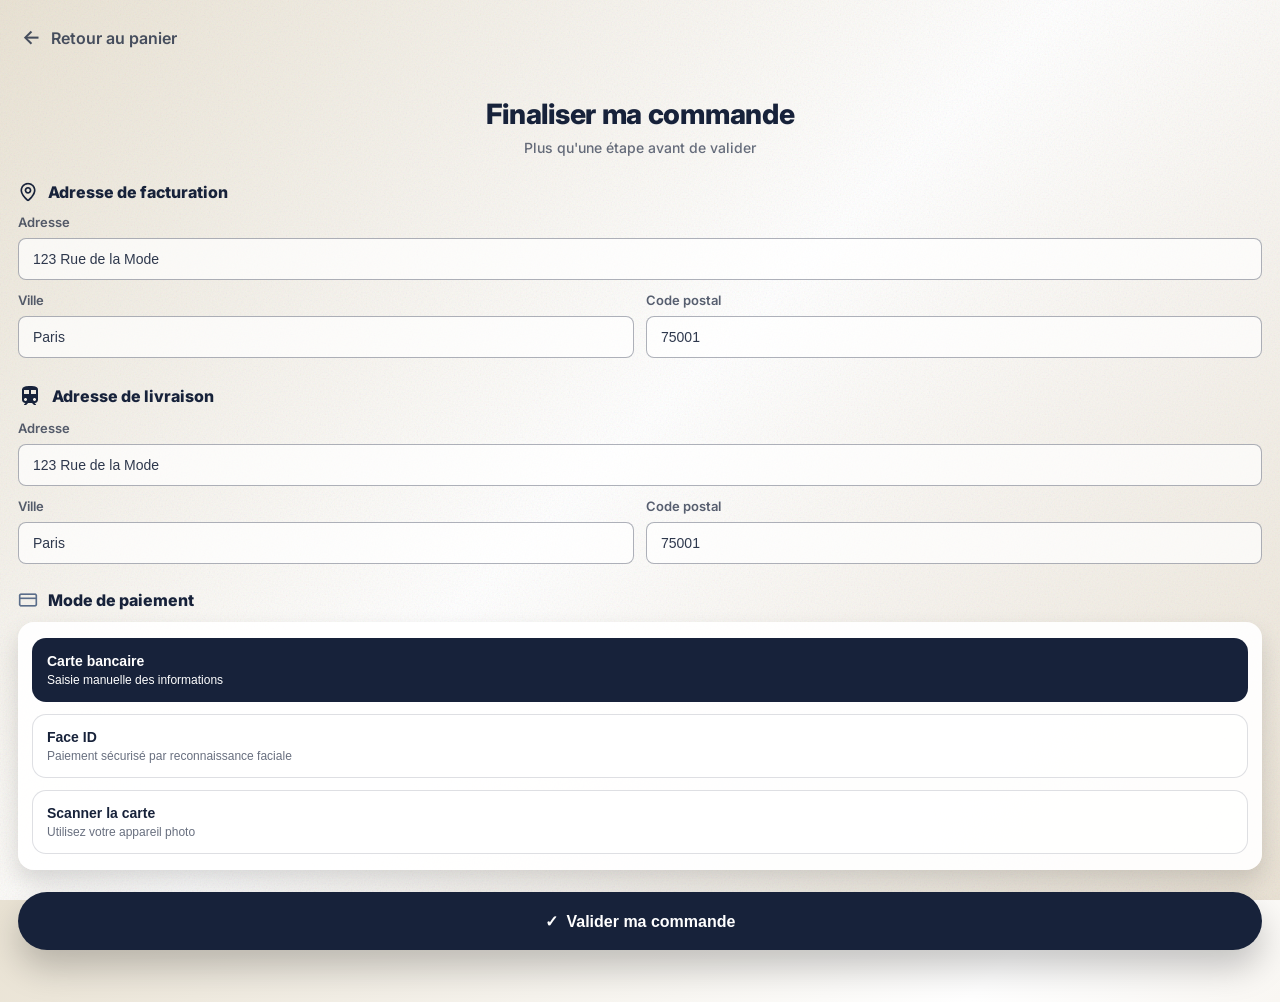
==== commit de04ddd4: "ajout des icones et modification de certaines fonctionnalités" ====
--- a/commande.html
+++ b/commande.html
@@ -28,7 +28,7 @@
 
       <section class="commande-section" aria-label="Adresse de facturation">
         <h2 class="commande-section__title">
-          <span class="commande-section__icon" aria-hidden="true">📍</span>
+          <img class="commande-section__icon" src="asset/icones/Icon.png">
           Adresse de facturation
         </h2>
 
@@ -53,7 +53,7 @@
 
       <section class="commande-section" aria-label="Adresse de livraison">
         <h2 class="commande-section__title">
-          <span class="commande-section__icon" aria-hidden="true">🚚</span>
+          <img class="commande-section__icon" src="asset/icones/rail.png">
           Adresse de livraison
         </h2>
 
@@ -78,7 +78,7 @@
 
       <section class="commande-payment" aria-label="Mode de paiement">
         <h2 class="commande-payment__title">
-          <span class="commande-payment__icon" aria-hidden="true">💳</span>
+          <img class="commande-section__icon" src="asset/icones/carte.png">
           Mode de paiement
         </h2>
 
@@ -113,7 +113,7 @@
       <div class="applepay-sheet" role="dialog" aria-modal="true" aria-label="Apple Pay">
         <div class="applepay-top">
           <div class="applepay-title" aria-label="Apple Pay">
-            <span class="applepay-apple" aria-hidden="true"></span><span class="applepay-pay">Pay</span>
+            <img class="applepay-apple" src="asset/icones/apple-logo.png"><span class="applepay-pay">Pay</span>
           </div>
           <button class="applepay-close" type="button" aria-label="Fermer" data-applepay-close>✕</button>
         </div>
@@ -122,8 +122,8 @@
           <div class="applepay-card__row">
             <div class="applepay-card__flag" aria-hidden="true"></div>
             <div class="applepay-card__meta">
-              <div class="applepay-card__name">Klarna</div>
-              <div class="applepay-card__sub">Pay in 4</div>
+              <div class="applepay-card__name">VISA</div>
+              <div class="applepay-card__sub">Payr en 1 fois</div>
             </div>
             <div class="applepay-card__dots" aria-hidden="true">••• 1234</div>
           </div>
@@ -152,7 +152,7 @@
 
         <button class="applepay-confirm" id="applePayConfirm" type="button"
           aria-label="Confirmer avec le bouton latéral">
-          <span class="applepay-confirm__icon" aria-hidden="true">􀎞</span>
+          <img class="applepay-confirm__icon" src="asset/icones/face-id.png">
           Confirm with Side Button
         </button>
       </div>
--- a/style.css
+++ b/style.css
@@ -1482,11 +1482,16 @@
 
 .commande-payopt:hover {
   cursor: pointer;
+  border: 2px solid #17223A;
 }
 
 .commande-payopt--active {
-  border-color: rgba(23, 34, 58, 0.22);
-  background: rgba(255, 255, 255, 0.9);
+  background: #17223A;
+}
+
+.commande-payopt--active .commande-payopt__title,
+.commande-payopt--active .commande-payopt__desc {
+  color: #ffffff;
 }
 
 .commande-payopt__title {
@@ -1771,6 +1776,7 @@
   font-weight: 700;
   font-size: 22px;
   line-height: 1;
+  height: 18px;
 }
 
 .applepay-pay {
@@ -1903,10 +1909,9 @@
 
 .applepay-confirm {
   width: 100%;
-  height: 50px;
+  height: 68px;
   border-radius: 999px;
-  border: 1px solid rgba(0, 0, 0, 0.12);
-  background: rgba(255, 255, 255, 0.92);
+  border: transparent;
   font-size: 14px;
   font-weight: 700;
   color: rgba(0, 0, 0, 0.88);
@@ -1914,6 +1919,7 @@
   align-items: center;
   justify-content: center;
   gap: 8px;
+  flex-direction: column;
 }
 
 .applepay-confirm:hover {
@@ -1924,11 +1930,9 @@
 .applepay-confirm__icon {
   width: 28px;
   height: 28px;
-  border-radius: 999px;
   display: inline-flex;
   align-items: center;
   justify-content: center;
-  background: rgba(0, 0, 0, 0.08);
   font-size: 14px;
 }
 
